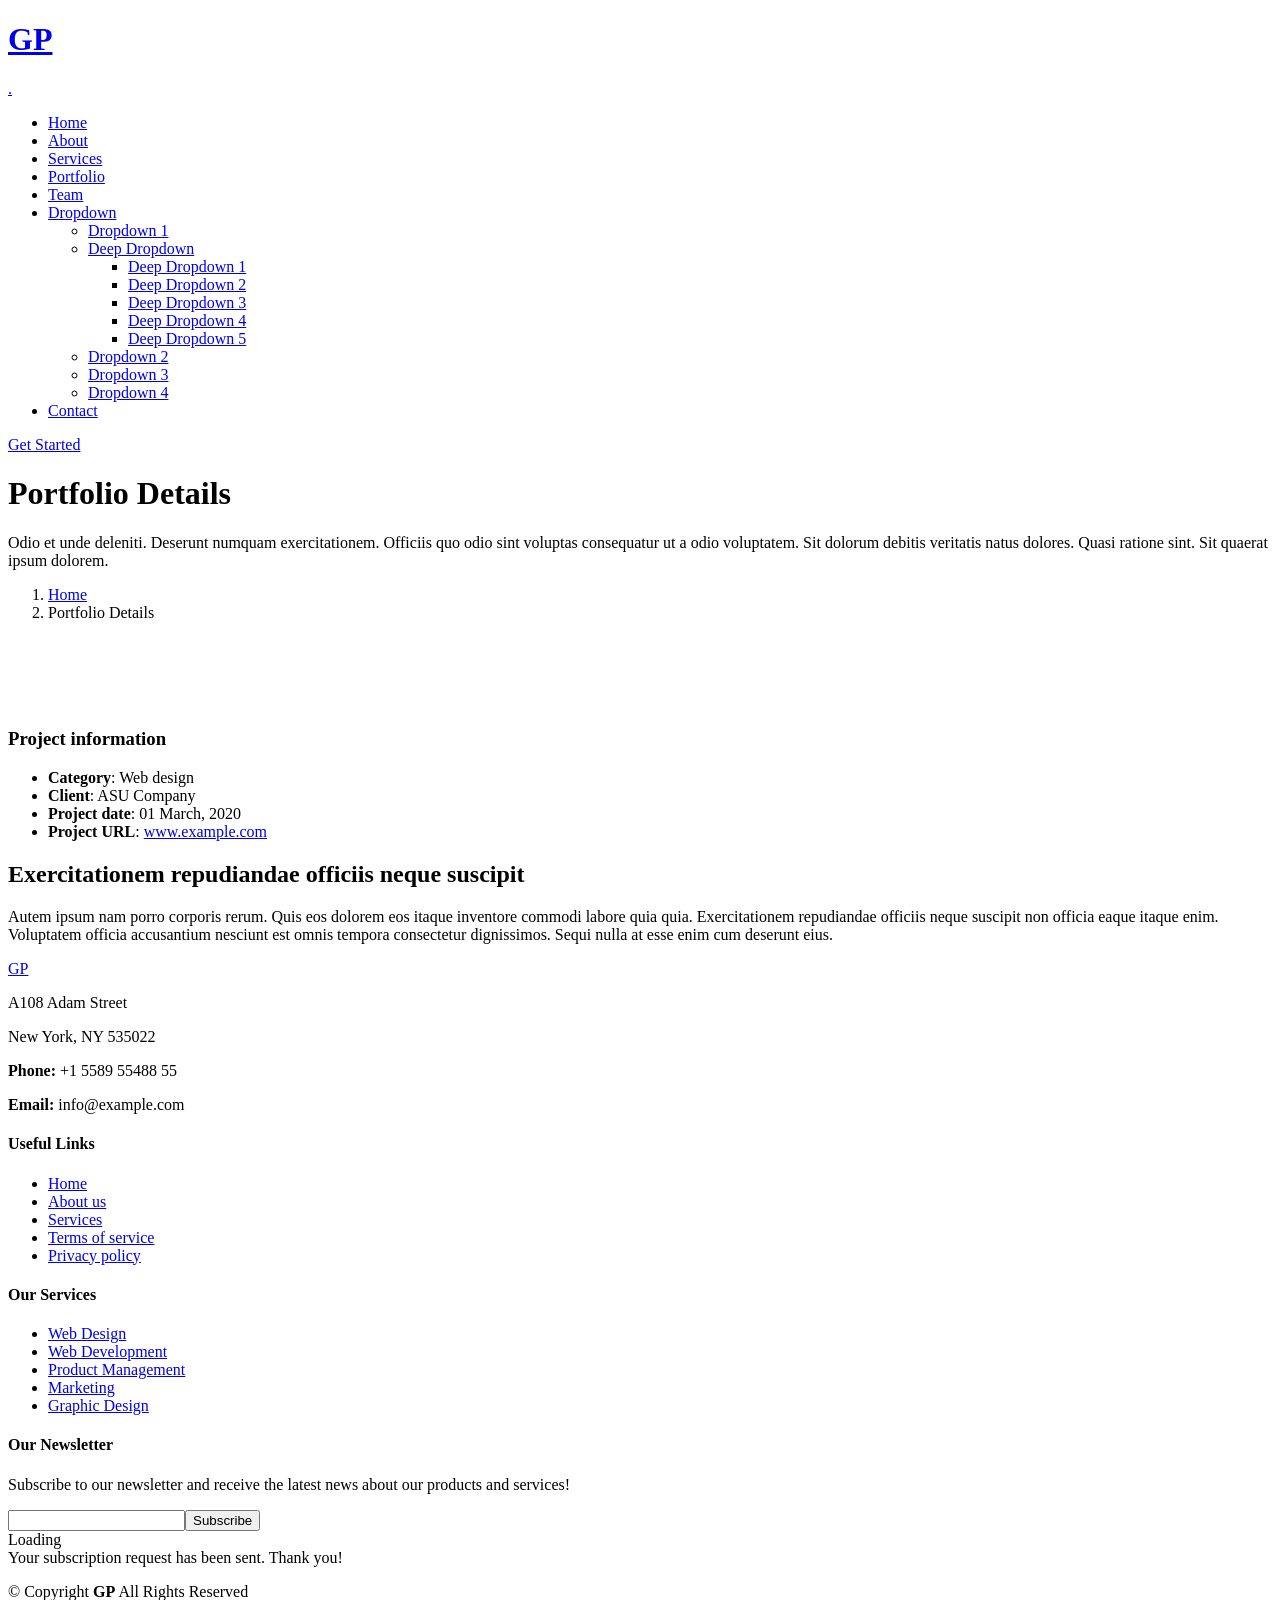
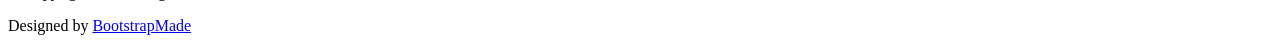
==== portfolio-details.html @ 45db6f11 "Adding initial files" ====
<!DOCTYPE html>
<html lang="en">

<head>
  <meta charset="utf-8">
  <meta content="width=device-width, initial-scale=1.0" name="viewport">
  <title>Portfolio Details - Gp Bootstrap Template</title>
  <meta name="description" content="">
  <meta name="keywords" content="">

  <!-- Favicons -->
  <link href="assets/img/favicon.png" rel="icon">
  <link href="assets/img/apple-touch-icon.png" rel="apple-touch-icon">

  <!-- Fonts -->
  <link href="https://fonts.googleapis.com" rel="preconnect">
  <link href="https://fonts.gstatic.com" rel="preconnect" crossorigin>
  <link href="https://fonts.googleapis.com/css2?family=Roboto:ital,wght@0,100;0,300;0,400;0,500;0,700;0,900;1,100;1,300;1,400;1,500;1,700;1,900&family=Poppins:ital,wght@0,100;0,200;0,300;0,400;0,500;0,600;0,700;0,800;0,900;1,100;1,200;1,300;1,400;1,500;1,600;1,700;1,800;1,900&family=Raleway:ital,wght@0,100;0,200;0,300;0,400;0,500;0,600;0,700;0,800;0,900;1,100;1,200;1,300;1,400;1,500;1,600;1,700;1,800;1,900&display=swap" rel="stylesheet">

  <!-- Vendor CSS Files -->
  <link href="assets/vendor/bootstrap/css/bootstrap.min.css" rel="stylesheet">
  <link href="assets/vendor/bootstrap-icons/bootstrap-icons.css" rel="stylesheet">
  <link href="assets/vendor/aos/aos.css" rel="stylesheet">
  <link href="assets/vendor/swiper/swiper-bundle.min.css" rel="stylesheet">
  <link href="assets/vendor/glightbox/css/glightbox.min.css" rel="stylesheet">

  <!-- Main CSS File -->
  <link href="assets/css/main.css" rel="stylesheet">


</head>

<body class="portfolio-details-page">

  <header id="header" class="header d-flex align-items-center position-relative">
    <div class="container-fluid container-xl position-relative d-flex align-items-center justify-content-between">

      <a href="index.html" class="logo d-flex align-items-center me-auto me-lg-0">
        <!-- Uncomment the line below if you also wish to use an image logo -->
        <!-- <img src="assets/img/logo.png" alt=""> -->
        <h1 class="sitename">GP</h1>
        <span>.</span>
      </a>

      <nav id="navmenu" class="navmenu">
        <ul>
          <li><a href="#hero">Home<br></a></li>
          <li><a href="#about">About</a></li>
          <li><a href="#services">Services</a></li>
          <li><a href="#portfolio">Portfolio</a></li>
          <li><a href="#team">Team</a></li>
          <li class="dropdown"><a href="#"><span>Dropdown</span> <i class="bi bi-chevron-down toggle-dropdown"></i></a>
            <ul>
              <li><a href="#">Dropdown 1</a></li>
              <li class="dropdown"><a href="#"><span>Deep Dropdown</span> <i class="bi bi-chevron-down toggle-dropdown"></i></a>
                <ul>
                  <li><a href="#">Deep Dropdown 1</a></li>
                  <li><a href="#">Deep Dropdown 2</a></li>
                  <li><a href="#">Deep Dropdown 3</a></li>
                  <li><a href="#">Deep Dropdown 4</a></li>
                  <li><a href="#">Deep Dropdown 5</a></li>
                </ul>
              </li>
              <li><a href="#">Dropdown 2</a></li>
              <li><a href="#">Dropdown 3</a></li>
              <li><a href="#">Dropdown 4</a></li>
            </ul>
          </li>
          <li><a href="#contact">Contact</a></li>
        </ul>
        <i class="mobile-nav-toggle d-xl-none bi bi-list"></i>
      </nav>

      <a class="btn-getstarted" href="index.html#about">Get Started</a>

    </div>
  </header>

  <main class="main">

    <!-- Page Title -->
    <div class="page-title" data-aos="fade">
      <div class="heading">
        <div class="container">
          <div class="row d-flex justify-content-center text-center">
            <div class="col-lg-8">
              <h1>Portfolio Details</h1>
              <p class="mb-0">Odio et unde deleniti. Deserunt numquam exercitationem. Officiis quo odio sint voluptas consequatur ut a odio voluptatem. Sit dolorum debitis veritatis natus dolores. Quasi ratione sint. Sit quaerat ipsum dolorem.</p>
            </div>
          </div>
        </div>
      </div>
      <nav class="breadcrumbs">
        <div class="container">
          <ol>
            <li><a href="index.html">Home</a></li>
            <li class="current">Portfolio Details</li>
          </ol>
        </div>
      </nav>
    </div><!-- End Page Title -->

    <!-- Portfolio Details Section -->
    <section id="portfolio-details" class="portfolio-details section">

      <div class="container" data-aos="fade-up" data-aos-delay="100">

        <div class="row gy-4">

          <div class="col-lg-8">
            <div class="portfolio-details-slider swiper init-swiper">

              <script type="application/json" class="swiper-config">
                {
                  "loop": true,
                  "speed": 600,
                  "autoplay": {
                    "delay": 5000
                  },
                  "slidesPerView": "auto",
                  "pagination": {
                    "el": ".swiper-pagination",
                    "type": "bullets",
                    "clickable": true
                  }
                }
              </script>

              <div class="swiper-wrapper align-items-center">

                <div class="swiper-slide">
                  <img src="assets/img/portfolio/app-1.jpg" alt="">
                </div>

                <div class="swiper-slide">
                  <img src="assets/img/portfolio/product-1.jpg" alt="">
                </div>

                <div class="swiper-slide">
                  <img src="assets/img/portfolio/branding-1.jpg" alt="">
                </div>

                <div class="swiper-slide">
                  <img src="assets/img/portfolio/books-1.jpg" alt="">
                </div>

              </div>
              <div class="swiper-pagination"></div>
            </div>
          </div>

          <div class="col-lg-4">
            <div class="portfolio-info" data-aos="fade-up" data-aos-delay="200">
              <h3>Project information</h3>
              <ul>
                <li><strong>Category</strong>: Web design</li>
                <li><strong>Client</strong>: ASU Company</li>
                <li><strong>Project date</strong>: 01 March, 2020</li>
                <li><strong>Project URL</strong>: <a href="#">www.example.com</a></li>
              </ul>
            </div>
            <div class="portfolio-description" data-aos="fade-up" data-aos-delay="300">
              <h2>Exercitationem repudiandae officiis neque suscipit</h2>
              <p>
                Autem ipsum nam porro corporis rerum. Quis eos dolorem eos itaque inventore commodi labore quia quia. Exercitationem repudiandae officiis neque suscipit non officia eaque itaque enim. Voluptatem officia accusantium nesciunt est omnis tempora consectetur dignissimos. Sequi nulla at esse enim cum deserunt eius.
              </p>
            </div>
          </div>

        </div>

      </div>

    </section><!-- /Portfolio Details Section -->

  </main>

  <footer id="footer" class="footer dark-background">

    <div class="footer-top">
      <div class="container">
        <div class="row gy-4">
          <div class="col-lg-4 col-md-6 footer-about">
            <a href="index.html" class="logo d-flex align-items-center">
              <span class="sitename">GP</span>
            </a>
            <div class="footer-contact pt-3">
              <p>A108 Adam Street</p>
              <p>New York, NY 535022</p>
              <p class="mt-3"><strong>Phone:</strong> <span>+1 5589 55488 55</span></p>
              <p><strong>Email:</strong> <span>info@example.com</span></p>
            </div>
            <div class="social-links d-flex mt-4">
              <a href=""><i class="bi bi-twitter-x"></i></a>
              <a href=""><i class="bi bi-facebook"></i></a>
              <a href=""><i class="bi bi-instagram"></i></a>
              <a href=""><i class="bi bi-linkedin"></i></a>
            </div>
          </div>

          <div class="col-lg-2 col-md-3 footer-links">
            <h4>Useful Links</h4>
            <ul>
              <li><i class="bi bi-chevron-right"></i> <a href="#"> Home</a></li>
              <li><i class="bi bi-chevron-right"></i> <a href="#"> About us</a></li>
              <li><i class="bi bi-chevron-right"></i> <a href="#"> Services</a></li>
              <li><i class="bi bi-chevron-right"></i> <a href="#"> Terms of service</a></li>
              <li><i class="bi bi-chevron-right"></i> <a href="#"> Privacy policy</a></li>
            </ul>
          </div>

          <div class="col-lg-2 col-md-3 footer-links">
            <h4>Our Services</h4>
            <ul>
              <li><i class="bi bi-chevron-right"></i> <a href="#"> Web Design</a></li>
              <li><i class="bi bi-chevron-right"></i> <a href="#"> Web Development</a></li>
              <li><i class="bi bi-chevron-right"></i> <a href="#"> Product Management</a></li>
              <li><i class="bi bi-chevron-right"></i> <a href="#"> Marketing</a></li>
              <li><i class="bi bi-chevron-right"></i> <a href="#"> Graphic Design</a></li>
            </ul>
          </div>

          <div class="col-lg-4 col-md-12 footer-newsletter">
            <h4>Our Newsletter</h4>
            <p>Subscribe to our newsletter and receive the latest news about our products and services!</p>
            <form action="forms/newsletter.php" method="post" class="php-email-form">
              <div class="newsletter-form"><input type="email" name="email"><input type="submit" value="Subscribe"></div>
              <div class="loading">Loading</div>
              <div class="error-message"></div>
              <div class="sent-message">Your subscription request has been sent. Thank you!</div>
            </form>
          </div>

        </div>
      </div>
    </div>

    <div class="copyright">
      <div class="container text-center">
        <p>© <span>Copyright</span> <strong class="px-1 sitename">GP</strong> <span>All Rights Reserved</span></p>
        <div class="credits">
          <!-- All the links in the footer should remain intact. -->
          <!-- You can delete the links only if you've purchased the pro version. -->
          <!-- Licensing information: https://bootstrapmade.com/license/ -->
          <!-- Purchase the pro version with working PHP/AJAX contact form: [buy-url] -->
          Designed by <a href="https://bootstrapmade.com/">BootstrapMade</a>
        </div>
      </div>
    </div>

  </footer>

  <!-- Scroll Top -->
  <a href="#" id="scroll-top" class="scroll-top d-flex align-items-center justify-content-center"><i class="bi bi-arrow-up-short"></i></a>

  <!-- Preloader -->
  <div id="preloader"></div>

  <!-- Vendor JS Files -->
  <script src="assets/vendor/bootstrap/js/bootstrap.bundle.min.js"></script>
  <script src="assets/vendor/php-email-form/validate.js"></script>
  <script src="assets/vendor/aos/aos.js"></script>
  <script src="assets/vendor/swiper/swiper-bundle.min.js"></script>
  <script src="assets/vendor/glightbox/js/glightbox.min.js"></script>
  <script src="assets/vendor/imagesloaded/imagesloaded.pkgd.min.js"></script>
  <script src="assets/vendor/isotope-layout/isotope.pkgd.min.js"></script>
  <script src="assets/vendor/purecounter/purecounter_vanilla.js"></script>

  <!-- Main JS File -->
  <script src="assets/js/main.js"></script>

</body>

</html>
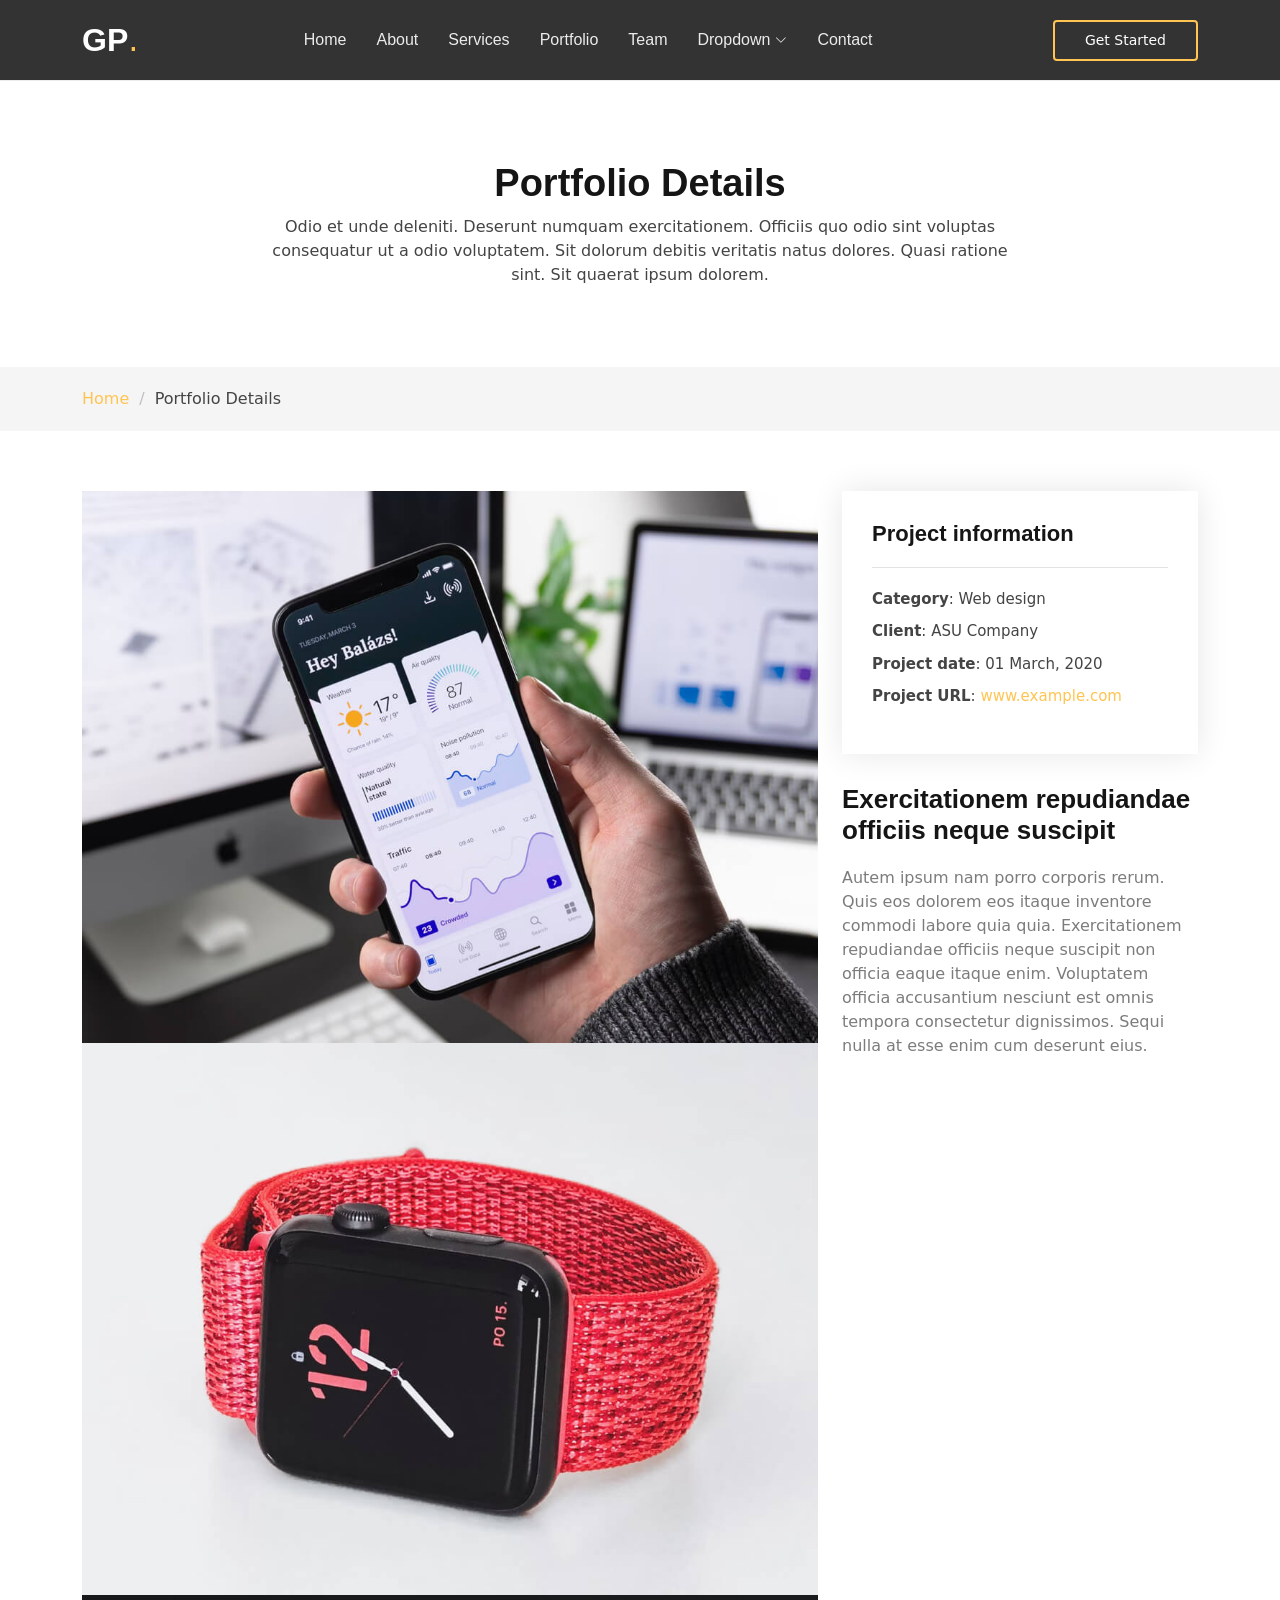
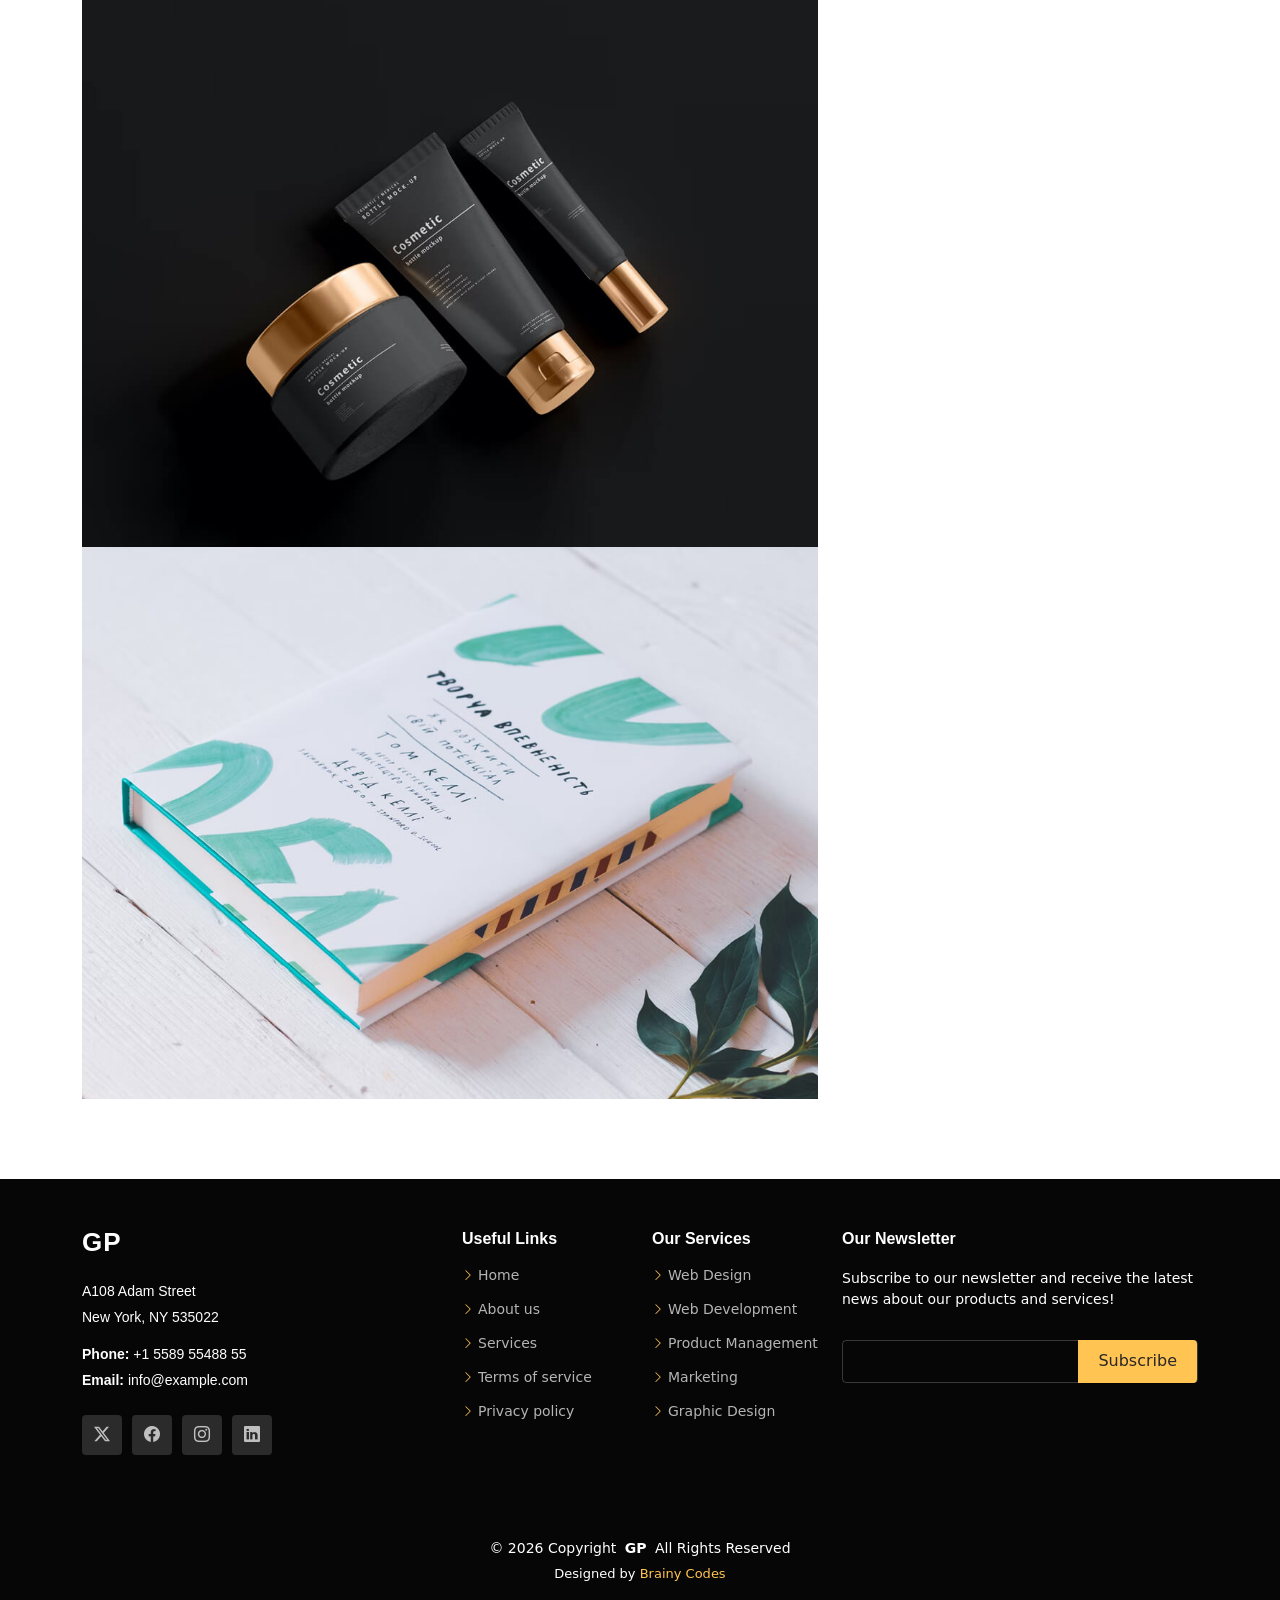
==== commit d64be54d: "Update portfolio-details.html" ====
--- a/portfolio-details.html
+++ b/portfolio-details.html
@@ -237,13 +237,9 @@
 
     <div class="copyright">
       <div class="container text-center">
-        <p>© <span>Copyright</span> <strong class="px-1 sitename">GP</strong> <span>All Rights Reserved</span></p>
+        <p>© <script>document.write(new Date().getFullYear())</script> <span> Copyright</span> <strong class="px-1 sitename">GP</strong> <span>All Rights Reserved</span></p>
         <div class="credits">
-          <!-- All the links in the footer should remain intact. -->
-          <!-- You can delete the links only if you've purchased the pro version. -->
-          <!-- Licensing information: https://bootstrapmade.com/license/ -->
-          <!-- Purchase the pro version with working PHP/AJAX contact form: [buy-url] -->
-          Designed by <a href="https://bootstrapmade.com/">BootstrapMade</a>
+          Designed by <a href="https://brainycodes.surge.sh">Brainy Codes</a>
         </div>
       </div>
     </div>
@@ -271,4 +267,4 @@
 
 </body>
 
-</html>+</html>
--- a/assets/css/main.css
+++ b/assets/css/main.css
@@ -0,0 +1,1707 @@
+
+/* Fonts */
+:root {
+  --default-font: "Roboto",  system-ui, -apple-system, "Segoe UI", Roboto, "Helvetica Neue", Arial, "Noto Sans", "Liberation Sans", sans-serif, "Apple Color Emoji", "Segoe UI Emoji", "Segoe UI Symbol", "Noto Color Emoji";
+  --heading-font: "Raleway",  sans-serif;
+  --nav-font: "Poppins",  sans-serif;
+}
+
+/* Global Colors - The following color variables are used throughout the website. Updating them here will change the color scheme of the entire website */
+:root { 
+  --background-color: #ffffff; /* Background color for the entire website, including individual sections */
+  --default-color: #444444; /* Default color used for the majority of the text content across the entire website */
+  --heading-color: #151515; /* Color for headings, subheadings and title throughout the website */
+  --accent-color: #ffc451; /* Accent color that represents your brand on the website. It's used for buttons, links, and other elements that need to stand out */
+  --surface-color: #ffffff; /* The surface color is used as a background of boxed elements within sections, such as cards, icon boxes, or other elements that require a visual separation from the global background. */
+  --contrast-color: #312f2f; /* Contrast color for text, ensuring readability against backgrounds of accent, heading, or default colors. */
+}
+
+/* Nav Menu Colors - The following color variables are used specifically for the navigation menu. They are separate from the global colors to allow for more customization options */
+:root {
+  --nav-color: rgba(255, 255, 255, 0.905);  /* The default color of the main navmenu links */
+  --nav-hover-color: #ffc451; /* Applied to main navmenu links when they are hovered over or active */
+  --nav-mobile-background-color: #ffffff; /* Used as the background color for mobile navigation menu */
+  --nav-dropdown-background-color: #ffffff; /* Used as the background color for dropdown items that appear when hovering over primary navigation items */
+  --nav-dropdown-color: #212529; /* Used for navigation links of the dropdown items in the navigation menu. */
+  --nav-dropdown-hover-color: #ffc451; /* Similar to --nav-hover-color, this color is applied to dropdown navigation links when they are hovered over. */
+}
+
+/* Color Presets - These classes override global colors when applied to any section or element, providing reuse of the sam color scheme. */
+
+.light-background {
+  --background-color: #f9f9f9;
+  --surface-color: #ffffff;
+}
+
+.dark-background {
+  --background-color: #060606;
+  --default-color: #ffffff;
+  --heading-color: #ffffff;
+  --surface-color: #252525;
+  --contrast-color: #2a2727;
+}
+
+/* Smooth scroll */
+:root {
+  scroll-behavior: smooth;
+}
+
+/*--------------------------------------------------------------
+# General Styling & Shared Classes
+--------------------------------------------------------------*/
+body {
+  color: var(--default-color);
+  background-color: var(--background-color);
+  font-family: var(--default-font);
+}
+
+a {
+  color: var(--accent-color);
+  text-decoration: none;
+  transition: 0.3s;
+}
+
+a:hover {
+  color: color-mix(in srgb, var(--accent-color), transparent 25%);
+  text-decoration: none;
+}
+
+h1,
+h2,
+h3,
+h4,
+h5,
+h6 {
+  color: var(--heading-color);
+  font-family: var(--heading-font);
+}
+
+/* PHP Email Form Messages
+------------------------------*/
+.php-email-form .error-message {
+  display: none;
+  background: #df1529;
+  color: #ffffff;
+  text-align: left;
+  padding: 15px;
+  margin-bottom: 24px;
+  font-weight: 600;
+}
+
+.php-email-form .sent-message {
+  display: none;
+  color: #ffffff;
+  background: #059652;
+  text-align: center;
+  padding: 15px;
+  margin-bottom: 24px;
+  font-weight: 600;
+}
+
+.php-email-form .loading {
+  display: none;
+  background: var(--surface-color);
+  text-align: center;
+  padding: 15px;
+  margin-bottom: 24px;
+}
+
+.php-email-form .loading:before {
+  content: "";
+  display: inline-block;
+  border-radius: 50%;
+  width: 24px;
+  height: 24px;
+  margin: 0 10px -6px 0;
+  border: 3px solid var(--accent-color);
+  border-top-color: var(--surface-color);
+  animation: php-email-form-loading 1s linear infinite;
+}
+
+@keyframes php-email-form-loading {
+  0% {
+    transform: rotate(0deg);
+  }
+
+  100% {
+    transform: rotate(360deg);
+  }
+}
+
+/*--------------------------------------------------------------
+# Global Header
+--------------------------------------------------------------*/
+.header {
+  --background-color: rgba(0, 0, 0, 0.8);
+  --heading-color: #ffffff;
+  --contrast-color: #ffffff;
+  color: var(--default-color);
+  background-color: var(--background-color);
+  padding: 10px 0;
+  transition: all 0.5s;
+  z-index: 997;
+}
+
+.header .logo {
+  line-height: 1;
+}
+
+.header .logo img {
+  max-height: 36px;
+  margin-right: 8px;
+}
+
+.header .logo h1 {
+  font-size: 32px;
+  margin: 0;
+  font-weight: 700;
+  color: var(--heading-color);
+}
+
+.header .logo span {
+  color: var(--accent-color);
+  font-size: 32px;
+}
+
+.header .btn-getstarted,
+.header .btn-getstarted:focus {
+  color: var(--contrast-color);
+  font-size: 14px;
+  padding: 8px 30px;
+  margin: 0 0 0 30px;
+  border-radius: 4px;
+  transition: 0.3s;
+  border: 2px solid var(--accent-color);
+}
+
+.header .btn-getstarted:hover,
+.header .btn-getstarted:focus:hover {
+  color: var(--default-color);
+  background: var(--accent-color);
+}
+
+@media (max-width: 1200px) {
+  .header .logo {
+    order: 1;
+  }
+
+  .header .btn-getstarted {
+    order: 2;
+    margin: 0 15px 0 0;
+    padding: 6px 15px;
+  }
+
+  .header .navmenu {
+    order: 3;
+  }
+}
+
+.scrolled .header {
+  box-shadow: 0px 0 18px rgba(0, 0, 0, 0.1);
+}
+
+/* Index Page Header
+------------------------------*/
+.index-page .header {
+  --background-color: rgba(0, 0, 0, 0);
+}
+
+/* Index Page Header on Scroll
+------------------------------*/
+.index-page.scrolled .header {
+  --background-color: rgba(0, 0, 0, 0.8);
+}
+
+/*--------------------------------------------------------------
+# Navigation Menu
+--------------------------------------------------------------*/
+/* Navmenu - Desktop */
+@media (min-width: 1200px) {
+  .navmenu {
+    padding: 0;
+  }
+
+  .navmenu ul {
+    margin: 0;
+    padding: 0;
+    display: flex;
+    list-style: none;
+    align-items: center;
+  }
+
+  .navmenu li {
+    position: relative;
+  }
+
+  .navmenu a,
+  .navmenu a:focus {
+    color: var(--nav-color);
+    padding: 18px 15px;
+    font-size: 16px;
+    font-family: var(--nav-font);
+    font-weight: 400;
+    display: flex;
+    align-items: center;
+    justify-content: space-between;
+    white-space: nowrap;
+    transition: 0.3s;
+  }
+
+  .navmenu a i,
+  .navmenu a:focus i {
+    font-size: 12px;
+    line-height: 0;
+    margin-left: 5px;
+    transition: 0.3s;
+  }
+
+  .navmenu li:last-child a {
+    padding-right: 0;
+  }
+
+  .navmenu li:hover>a,
+  .navmenu .active,
+  .navmenu .active:focus {
+    color: var(--nav-hover-color);
+  }
+
+  .navmenu .dropdown ul {
+    margin: 0;
+    padding: 10px 0;
+    background: var(--nav-dropdown-background-color);
+    display: block;
+    position: absolute;
+    visibility: hidden;
+    left: 14px;
+    top: 130%;
+    opacity: 0;
+    transition: 0.3s;
+    border-radius: 0;
+    z-index: 99;
+    box-shadow: 0px 0px 30px rgba(0, 0, 0, 0.1);
+  }
+
+  .navmenu .dropdown ul li {
+    min-width: 200px;
+  }
+
+  .navmenu .dropdown ul a {
+    padding: 10px 20px;
+    font-size: 15px;
+    text-transform: none;
+    color: var(--nav-dropdown-color);
+  }
+
+  .navmenu .dropdown ul a i {
+    font-size: 12px;
+  }
+
+  .navmenu .dropdown ul a:hover,
+  .navmenu .dropdown ul .active:hover,
+  .navmenu .dropdown ul li:hover>a {
+    background-color: var(--nav-dropdown-hover-color);
+  }
+
+  .navmenu .dropdown:hover>ul {
+    opacity: 1;
+    top: 100%;
+    visibility: visible;
+  }
+
+  .navmenu .dropdown .dropdown ul {
+    top: 0;
+    left: -90%;
+    visibility: hidden;
+  }
+
+  .navmenu .dropdown .dropdown:hover>ul {
+    opacity: 1;
+    top: 0;
+    left: -100%;
+    visibility: visible;
+  }
+}
+
+/* Navmenu - Mobile */
+@media (max-width: 1199px) {
+  .mobile-nav-toggle {
+    color: var(--nav-color);
+    font-size: 28px;
+    line-height: 0;
+    margin-right: 10px;
+    cursor: pointer;
+    transition: color 0.3s;
+  }
+
+  .navmenu {
+    padding: 0;
+    z-index: 9997;
+  }
+
+  .navmenu ul {
+    display: none;
+    list-style: none;
+    position: absolute;
+    inset: 60px 20px 20px 20px;
+    padding: 10px 0;
+    margin: 0;
+    border-radius: 6px;
+    background-color: var(--nav-mobile-background-color);
+    overflow-y: auto;
+    transition: 0.3s;
+    z-index: 9998;
+    box-shadow: 0px 0px 30px rgba(0, 0, 0, 0.1);
+  }
+
+  .navmenu a,
+  .navmenu a:focus {
+    color: var(--nav-dropdown-color);
+    padding: 10px 20px;
+    font-family: var(--nav-font);
+    font-size: 17px;
+    font-weight: 500;
+    display: flex;
+    align-items: center;
+    justify-content: space-between;
+    white-space: nowrap;
+    transition: 0.3s;
+  }
+
+  .navmenu a i,
+  .navmenu a:focus i {
+    font-size: 12px;
+    line-height: 0;
+    margin-left: 5px;
+    width: 30px;
+    height: 30px;
+    display: flex;
+    align-items: center;
+    justify-content: center;
+    border-radius: 50%;
+    transition: 0.3s;
+    background-color: color-mix(in srgb, var(--accent-color), white 90%);
+  }
+
+  .navmenu a i:hover,
+  .navmenu a:focus i:hover {
+    background-color: color-mix(in srgb, var(--accent-color), white 90%);
+  }
+
+  .navmenu a:hover,
+  .navmenu .active,
+  .navmenu .active:focus {
+    background-color: var(--nav-dropdown-hover-color);
+  }
+
+  .navmenu .active i,
+  .navmenu .active:focus i {
+    transform: rotate(180deg);
+  }
+
+  .navmenu .dropdown ul {
+    position: static;
+    display: none;
+    z-index: 99;
+    padding: 10px 0;
+    margin: 10px 20px;
+    background-color: var(--nav-dropdown-background-color);
+    border: 1px solid color-mix(in srgb, var(--default-color), transparent 90%);
+    box-shadow: none;
+    transition: all 0.5s ease-in-out;
+  }
+
+  .navmenu .dropdown ul ul {
+    background-color: rgba(33, 37, 41, 0.1);
+  }
+
+  .navmenu .dropdown>.dropdown-active {
+    display: block;
+    background-color: rgba(33, 37, 41, 0.03);
+  }
+
+  .mobile-nav-active {
+    overflow: hidden;
+  }
+
+  .mobile-nav-active .mobile-nav-toggle {
+    color: #fff;
+    position: absolute;
+    font-size: 32px;
+    top: 15px;
+    right: 15px;
+    margin-right: 0;
+    z-index: 9999;
+  }
+
+  .mobile-nav-active .navmenu {
+    position: fixed;
+    overflow: hidden;
+    inset: 0;
+    background: rgba(33, 37, 41, 0.8);
+    transition: 0.3s;
+  }
+
+  .mobile-nav-active .navmenu>ul {
+    display: block;
+  }
+}
+
+/*--------------------------------------------------------------
+# Global Footer
+--------------------------------------------------------------*/
+.footer {
+  color: var(--default-color);
+  background-color: var(--background-color);
+  font-size: 14px;
+  position: relative;
+}
+
+.footer .footer-top {
+  padding: 50px 0;
+  background-color: color-mix(in srgb, var(--footer-background-color) 90%, white 10%);
+}
+
+.footer .footer-about .logo {
+  line-height: 1;
+  margin-bottom: 10px;
+}
+
+.footer .footer-about .logo img {
+  max-height: 40px;
+  margin-right: 6px;
+}
+
+.footer .footer-about .logo span {
+  font-size: 26px;
+  font-weight: 700;
+  letter-spacing: 1px;
+  font-family: var(--heading-font);
+  color: var(--heading-color);
+}
+
+.footer .footer-about p {
+  font-size: 14px;
+  font-family: var(--heading-font);
+}
+
+.footer .social-links a {
+  color: color-mix(in srgb, var(--default-color), transparent 30%);
+  background-color: color-mix(in srgb, var(--default-color) 5%, white 10%);
+  display: flex;
+  align-items: center;
+  justify-content: center;
+  width: 40px;
+  height: 40px;
+  border-radius: 4px;
+  font-size: 16px;
+  margin-right: 10px;
+  transition: 0.3s;
+}
+
+.footer .social-links a:hover {
+  color: var(--contrast-color);
+  background-color: var(--accent-color);
+}
+
+.footer h4 {
+  font-size: 16px;
+  font-weight: bold;
+  position: relative;
+  padding-bottom: 12px;
+}
+
+.footer .footer-links {
+  margin-bottom: 30px;
+}
+
+.footer .footer-links ul {
+  list-style: none;
+  padding: 0;
+  margin: 0;
+}
+
+.footer .footer-links ul i {
+  margin-right: 4px;
+  font-size: 12px;
+  line-height: 0;
+  color: var(--accent-color);
+}
+
+.footer .footer-links ul li {
+  padding: 10px 0;
+  display: flex;
+  align-items: center;
+}
+
+.footer .footer-links ul li:first-child {
+  padding-top: 0;
+}
+
+.footer .footer-links ul a {
+  color: color-mix(in srgb, var(--default-color), transparent 30%);
+  display: inline-block;
+  line-height: 1;
+}
+
+.footer .footer-links ul a:hover {
+  color: var(--accent-color);
+}
+
+.footer .footer-contact p {
+  margin-bottom: 5px;
+}
+
+.footer .footer-newsletter .newsletter-form {
+  margin-top: 30px;
+  margin-bottom: 15px;
+  padding: 6px 8px;
+  position: relative;
+  border-radius: 4px;
+  border: 1px solid color-mix(in srgb, var(--default-color), transparent 80%);
+  display: flex;
+  background-color: color-mix(in srgb, var(--footer-background-color) 90%, white 15%);
+  transition: 0.3s;
+}
+
+.footer .footer-newsletter .newsletter-form:focus-within {
+  border-color: var(--accent-color);
+}
+
+.footer .footer-newsletter .newsletter-form input[type=email] {
+  border: 0;
+  padding: 4px;
+  width: 100%;
+  background-color: color-mix(in srgb, var(--footer-background-color) 90%, white 15%);
+  color: var(--default-color);
+}
+
+.footer .footer-newsletter .newsletter-form input[type=email]:focus-visible {
+  outline: none;
+}
+
+.footer .footer-newsletter .newsletter-form input[type=submit] {
+  border: 0;
+  font-size: 16px;
+  padding: 0 20px;
+  margin: -7px -8px -7px 0;
+  background: var(--accent-color);
+  color: var(--contrast-color);
+  transition: 0.3s;
+  border-radius: 0 4px 4px 0;
+}
+
+.footer .footer-newsletter .newsletter-form input[type=submit]:hover {
+  background: color-mix(in srgb, var(--accent-color), transparent 20%);
+}
+
+.footer .copyright {
+  padding: 30px 0;
+}
+
+.footer .copyright p {
+  margin-bottom: 0;
+}
+
+.footer .credits {
+  margin-top: 5px;
+  font-size: 13px;
+}
+
+/*--------------------------------------------------------------
+# Preloader
+--------------------------------------------------------------*/
+#preloader {
+  position: fixed;
+  inset: 0;
+  z-index: 999999;
+  overflow: hidden;
+  background: #000;
+  transition: all 0.6s ease-out;
+}
+
+#preloader:before {
+  content: "";
+  position: fixed;
+  top: calc(50% - 30px);
+  left: calc(50% - 30px);
+  border: 6px solid #ffffff;
+  border-color: var(--accent-color) transparent var(--accent-color) transparent;
+  border-radius: 50%;
+  width: 60px;
+  height: 60px;
+  animation: animate-preloader 1.5s linear infinite;
+}
+
+@keyframes animate-preloader {
+  0% {
+    transform: rotate(0deg);
+  }
+
+  100% {
+    transform: rotate(360deg);
+  }
+}
+
+/*--------------------------------------------------------------
+# Scroll Top Button
+--------------------------------------------------------------*/
+.scroll-top {
+  position: fixed;
+  visibility: hidden;
+  opacity: 0;
+  right: 15px;
+  bottom: 15px;
+  z-index: 99999;
+  background-color: var(--accent-color);
+  width: 40px;
+  height: 40px;
+  border-radius: 4px;
+  transition: all 0.4s;
+}
+
+.scroll-top i {
+  font-size: 24px;
+  color: var(--contrast-color);
+  line-height: 0;
+}
+
+.scroll-top:hover {
+  background-color: color-mix(in srgb, var(--accent-color), transparent 20%);
+  color: var(--contrast-color);
+}
+
+.scroll-top.active {
+  visibility: visible;
+  opacity: 1;
+}
+
+/*--------------------------------------------------------------
+# Disable aos animation delay on mobile devices
+--------------------------------------------------------------*/
+@media screen and (max-width: 768px) {
+  [data-aos-delay] {
+    transition-delay: 0 !important;
+  }
+}
+
+/*--------------------------------------------------------------
+# Global Page Titles & Breadcrumbs
+--------------------------------------------------------------*/
+.page-title {
+  color: var(--default-color);
+  background-color: var(--background-color);
+  position: relative;
+}
+
+.page-title .heading {
+  padding: 80px 0;
+  border-top: 1px solid color-mix(in srgb, var(--default-color), transparent 90%);
+}
+
+.page-title .heading h1 {
+  font-size: 38px;
+  font-weight: 700;
+}
+
+.page-title nav {
+  background-color: color-mix(in srgb, var(--default-color), transparent 95%);
+  padding: 20px 0;
+}
+
+.page-title nav ol {
+  display: flex;
+  flex-wrap: wrap;
+  list-style: none;
+  margin: 0;
+  padding: 0;
+  font-size: 16px;
+  font-weight: 400;
+}
+
+.page-title nav ol li+li {
+  padding-left: 10px;
+}
+
+.page-title nav ol li+li::before {
+  content: "/";
+  display: inline-block;
+  padding-right: 10px;
+  color: color-mix(in srgb, var(--default-color), transparent 70%);
+}
+
+/*--------------------------------------------------------------
+# Global Sections
+--------------------------------------------------------------*/
+section,
+.section {
+  color: var(--default-color);
+  background-color: var(--background-color);
+  padding: 60px 0;
+  scroll-margin-top: 80px;
+  overflow: clip;
+}
+
+@media (max-width: 1199px) {
+
+  section,
+  .section {
+    scroll-margin-top: 58px;
+  }
+}
+
+/*--------------------------------------------------------------
+# Global Section Titles
+--------------------------------------------------------------*/
+.section-title {
+  padding-bottom: 60px;
+  position: relative;
+}
+
+.section-title h2 {
+  font-size: 14px;
+  font-weight: 500;
+  padding: 0;
+  line-height: 1px;
+  margin: 0;
+  letter-spacing: 1.5px;
+  text-transform: uppercase;
+  color: color-mix(in srgb, var(--default-color), transparent 50%);
+  position: relative;
+}
+
+.section-title h2::after {
+  content: "";
+  width: 120px;
+  height: 1px;
+  display: inline-block;
+  background: var(--accent-color);
+  margin: 4px 10px;
+}
+
+.section-title p {
+  color: var(--heading-color);
+  margin: 0;
+  font-size: 36px;
+  font-weight: 700;
+  text-transform: uppercase;
+}
+
+/*--------------------------------------------------------------
+# Hero Section
+--------------------------------------------------------------*/
+.hero {
+  width: 100%;
+  min-height: 100vh;
+  position: relative;
+  padding: 120px 0 80px 0;
+  display: flex;
+  align-items: center;
+  justify-content: center;
+}
+
+.hero img {
+  position: absolute;
+  inset: 0;
+  display: block;
+  width: 100%;
+  height: 100%;
+  object-fit: cover;
+  z-index: 1;
+}
+
+.hero:before {
+  content: "";
+  background: color-mix(in srgb, var(--background-color), transparent 30%);
+  position: absolute;
+  inset: 0;
+  z-index: 2;
+}
+
+.hero .container {
+  position: relative;
+  z-index: 3;
+}
+
+.hero h2 {
+  margin: 0;
+  font-size: 56px;
+  font-weight: 700;
+  font-family: var(--nav-font);
+}
+
+.hero h2 span {
+  color: var(--accent-color);
+}
+
+.hero p {
+  margin: 10px 0 0 0;
+  font-size: 24px;
+  color: color-mix(in srgb, var(--default-color), transparent 30%);
+}
+
+.hero .icon-box {
+  padding: 30px 20px;
+  transition: ease-in-out 0.3s;
+  border: 1px solid color-mix(in srgb, var(--default-color), transparent 70%);
+  height: 100%;
+  text-align: center;
+  display: flex;
+  flex-direction: column;
+  align-items: center;
+  justify-content: center;
+}
+
+.hero .icon-box i {
+  font-size: 32px;
+  line-height: 1;
+  color: var(--accent-color);
+}
+
+.hero .icon-box h3 {
+  font-weight: 700;
+  margin: 10px 0 0 0;
+  padding: 0;
+  line-height: 1;
+  font-size: 20px;
+  line-height: 26px;
+}
+
+.hero .icon-box h3 a {
+  color: color-mix(in srgb, var(--default-color), transparent 20%);
+  transition: ease-in-out 0.3s;
+}
+
+.hero .icon-box:hover {
+  border-color: var(--accent-color);
+}
+
+.hero .icon-box:hover h3 a {
+  color: var(--accent-color);
+}
+
+@media (max-width: 768px) {
+  .hero h2 {
+    font-size: 32px;
+  }
+
+  .hero p {
+    font-size: 18px;
+  }
+}
+
+/*--------------------------------------------------------------
+# About Section
+--------------------------------------------------------------*/
+.about .content h3 {
+  font-size: 1.75rem;
+  font-weight: 700;
+}
+
+.about .content .fst-italic {
+  color: color-mix(in srgb, var(--default-color), var(--contrast-color) 50%);
+}
+
+.about .content ul {
+  list-style: none;
+  padding: 0;
+}
+
+.about .content ul li {
+  padding: 10px 0 0 0;
+  display: flex;
+}
+
+.about .content ul i {
+  color: var(--accent-color);
+  margin-right: 0.5rem;
+  line-height: 1.2;
+  font-size: 1.25rem;
+}
+
+.about .content p:last-child {
+  margin-bottom: 0;
+}
+
+/*--------------------------------------------------------------
+# Clients Section
+--------------------------------------------------------------*/
+.clients .swiper-slide img {
+  opacity: 0.5;
+  transition: 0.3s;
+  filter: grayscale(100);
+}
+
+.clients .swiper-slide img:hover {
+  filter: none;
+  opacity: 1;
+}
+
+.clients .swiper-wrapper {
+  height: auto;
+}
+
+.clients .swiper-pagination {
+  margin-top: 20px;
+  position: relative;
+}
+
+.clients .swiper-pagination .swiper-pagination-bullet {
+  width: 12px;
+  height: 12px;
+  opacity: 1;
+  background-color: color-mix(in srgb, var(--default-color), transparent 80%);
+}
+
+.clients .swiper-pagination .swiper-pagination-bullet-active {
+  background-color: var(--accent-color);
+}
+
+/*--------------------------------------------------------------
+# Features Section
+--------------------------------------------------------------*/
+.features .features-image {
+  position: relative;
+  min-height: 400px;
+}
+
+.features .features-image img {
+  position: absolute;
+  inset: 0;
+  display: block;
+  width: 100%;
+  height: 100%;
+  object-fit: cover;
+  z-index: 1;
+}
+
+.features .features-item h4 {
+  font-size: 20px;
+  font-weight: 700;
+  margin: 0 0 5px 0;
+}
+
+.features .features-item i {
+  font-size: 48px;
+  color: var(--accent-color);
+  margin-right: 20px;
+  line-height: 0;
+}
+
+.features .features-item p {
+  font-size: 15px;
+  color: color-mix(in srgb, var(--default-color), transparent 20%);
+  margin: 0;
+}
+
+/*--------------------------------------------------------------
+# Services Section
+--------------------------------------------------------------*/
+.services .service-item {
+  background-color: var(--surface-color);
+  text-align: center;
+  border: 1px solid color-mix(in srgb, var(--default-color), transparent 85%);
+  padding: 80px 20px;
+  height: 100%;
+  transition: all ease-in-out 0.3s;
+}
+
+.services .service-item .icon {
+  background: var(--accent-color);
+  color: var(--contrast-color);
+  margin: 0 auto;
+  width: 64px;
+  height: 64px;
+  border-radius: 4px;
+  display: flex;
+  align-items: center;
+  justify-content: center;
+  margin-bottom: 20px;
+  transition: 0.3s;
+}
+
+.services .service-item .icon i {
+  font-size: 28px;
+  transition: ease-in-out 0.3s;
+}
+
+.services .service-item h3 {
+  font-weight: 700;
+  margin: 10px 0 15px 0;
+  font-size: 22px;
+  transition: 0.3s;
+}
+
+.services .service-item p {
+  line-height: 24px;
+  font-size: 14px;
+  margin-bottom: 0;
+}
+
+.services .service-item:hover {
+  box-shadow: 0px 0 25px 0 rgba(0, 0, 0, 0.1);
+  transform: translateY(-10px);
+}
+
+/*--------------------------------------------------------------
+# Call To Action Section
+--------------------------------------------------------------*/
+.call-to-action {
+  padding: 80px 0;
+  position: relative;
+  clip-path: inset(0);
+}
+
+.call-to-action img {
+  position: fixed;
+  top: 0;
+  left: 0;
+  display: block;
+  width: 100%;
+  height: 100%;
+  object-fit: cover;
+  z-index: 1;
+}
+
+.call-to-action:before {
+  content: "";
+  background: color-mix(in srgb, var(--background-color), transparent 50%);
+  position: absolute;
+  inset: 0;
+  z-index: 2;
+}
+
+.call-to-action .container {
+  position: relative;
+  z-index: 3;
+}
+
+.call-to-action h3 {
+  font-size: 28px;
+  font-weight: 700;
+  color: var(--default-color);
+}
+
+.call-to-action p {
+  color: var(--default-color);
+}
+
+.call-to-action .cta-btn {
+  font-family: var(--heading-font);
+  font-weight: 500;
+  font-size: 16px;
+  letter-spacing: 1px;
+  display: inline-block;
+  padding: 12px 40px;
+  border-radius: 5px;
+  transition: 0.5s;
+  margin: 10px;
+  border: 2px solid var(--default-color);
+  color: var(--default-color);
+}
+
+.call-to-action .cta-btn:hover {
+  background: var(--accent-color);
+  color: var(--background-color);
+  border: 2px solid var(--accent-color);
+}
+
+/*--------------------------------------------------------------
+# Portfolio Section
+--------------------------------------------------------------*/
+.portfolio .portfolio-filters {
+  padding: 0;
+  margin: 0 auto 20px auto;
+  list-style: none;
+  text-align: center;
+}
+
+.portfolio .portfolio-filters li {
+  cursor: pointer;
+  display: inline-block;
+  padding: 8px 20px 10px 20px;
+  margin: 0;
+  font-size: 15px;
+  font-weight: 500;
+  line-height: 1;
+  margin-bottom: 5px;
+  border-radius: 4px;
+  transition: all 0.3s ease-in-out;
+  font-family: var(--heading-font);
+}
+
+.portfolio .portfolio-filters li:hover,
+.portfolio .portfolio-filters li.filter-active {
+  color: var(--contrast-color);
+  background-color: var(--accent-color);
+}
+
+.portfolio .portfolio-filters li:first-child {
+  margin-left: 0;
+}
+
+.portfolio .portfolio-filters li:last-child {
+  margin-right: 0;
+}
+
+@media (max-width: 575px) {
+  .portfolio .portfolio-filters li {
+    font-size: 14px;
+    margin: 0 0 10px 0;
+  }
+}
+
+.portfolio .portfolio-item {
+  position: relative;
+  overflow: hidden;
+}
+
+.portfolio .portfolio-item .portfolio-info {
+  opacity: 0;
+  position: absolute;
+  left: 12px;
+  right: 12px;
+  bottom: -100%;
+  z-index: 3;
+  transition: all ease-in-out 0.5s;
+  background: color-mix(in srgb, var(--background-color), transparent 10%);
+  padding: 15px;
+}
+
+.portfolio .portfolio-item .portfolio-info h4 {
+  font-size: 18px;
+  font-weight: 600;
+  padding-right: 50px;
+}
+
+.portfolio .portfolio-item .portfolio-info p {
+  color: color-mix(in srgb, var(--default-color), transparent 30%);
+  font-size: 14px;
+  margin-bottom: 0;
+  padding-right: 50px;
+}
+
+.portfolio .portfolio-item .portfolio-info .preview-link,
+.portfolio .portfolio-item .portfolio-info .details-link {
+  position: absolute;
+  right: 50px;
+  font-size: 24px;
+  top: calc(50% - 14px);
+  color: color-mix(in srgb, var(--default-color), transparent 30%);
+  transition: 0.3s;
+  line-height: 0;
+}
+
+.portfolio .portfolio-item .portfolio-info .preview-link:hover,
+.portfolio .portfolio-item .portfolio-info .details-link:hover {
+  color: var(--accent-color);
+}
+
+.portfolio .portfolio-item .portfolio-info .details-link {
+  right: 14px;
+  font-size: 28px;
+}
+
+.portfolio .portfolio-item:hover .portfolio-info {
+  opacity: 1;
+  bottom: 0;
+}
+
+/*--------------------------------------------------------------
+# Stats Section
+--------------------------------------------------------------*/
+.stats .stats-item {
+  padding: 10px;
+}
+
+.stats .stats-item i {
+  font-size: 44px;
+  color: var(--accent-color);
+  line-height: 0;
+  margin-right: 15px;
+}
+
+.stats .stats-item .purecounter {
+  color: var(--heading-color);
+  font-size: 40px;
+  display: block;
+  font-weight: 700;
+  line-height: 40px;
+}
+
+.stats .stats-item p {
+  color: color-mix(in srgb, var(--default-color), transparent 40%);
+  padding: 15px 0 0 0;
+  margin: 0;
+  font-family: var(--heading-font);
+  font-size: 14px;
+}
+
+/*--------------------------------------------------------------
+# Testimonials Section
+--------------------------------------------------------------*/
+.testimonials {
+  padding: 80px 0;
+  position: relative;
+}
+
+.testimonials:before {
+  content: "";
+  background: color-mix(in srgb, var(--background-color), transparent 30%);
+  position: absolute;
+  inset: 0;
+  z-index: 2;
+}
+
+.testimonials .testimonials-bg {
+  position: absolute;
+  inset: 0;
+  display: block;
+  width: 100%;
+  height: 100%;
+  object-fit: cover;
+  z-index: 1;
+}
+
+.testimonials .container {
+  position: relative;
+  z-index: 3;
+}
+
+.testimonials .testimonials-carousel,
+.testimonials .testimonials-slider {
+  overflow: hidden;
+}
+
+.testimonials .testimonial-item {
+  text-align: center;
+}
+
+.testimonials .testimonial-item .testimonial-img {
+  width: 100px;
+  border-radius: 50%;
+  border: 6px solid color-mix(in srgb, var(--default-color), transparent 85%);
+  margin: 0 auto;
+}
+
+.testimonials .testimonial-item h3 {
+  font-size: 20px;
+  font-weight: bold;
+  margin: 10px 0 5px 0;
+}
+
+.testimonials .testimonial-item h4 {
+  font-size: 14px;
+  margin: 0 0 15px 0;
+  color: color-mix(in srgb, var(--default-color), transparent 40%);
+}
+
+.testimonials .testimonial-item .stars {
+  margin-bottom: 15px;
+}
+
+.testimonials .testimonial-item .stars i {
+  color: #ffc107;
+  margin: 0 1px;
+}
+
+.testimonials .testimonial-item .quote-icon-left,
+.testimonials .testimonial-item .quote-icon-right {
+  color: color-mix(in srgb, var(--default-color), transparent 40%);
+  font-size: 26px;
+  line-height: 0;
+}
+
+.testimonials .testimonial-item .quote-icon-left {
+  display: inline-block;
+  left: -5px;
+  position: relative;
+}
+
+.testimonials .testimonial-item .quote-icon-right {
+  display: inline-block;
+  right: -5px;
+  position: relative;
+  top: 10px;
+  transform: scale(-1, -1);
+}
+
+.testimonials .testimonial-item p {
+  font-style: italic;
+  margin: 0 auto 15px auto;
+}
+
+.testimonials .swiper-wrapper {
+  height: auto;
+}
+
+.testimonials .swiper-pagination {
+  margin-top: 20px;
+  position: relative;
+}
+
+.testimonials .swiper-pagination .swiper-pagination-bullet {
+  width: 12px;
+  height: 12px;
+  background-color: color-mix(in srgb, var(--default-color), transparent 50%);
+  opacity: 0.5;
+}
+
+.testimonials .swiper-pagination .swiper-pagination-bullet-active {
+  background-color: var(--default-color);
+  opacity: 1;
+}
+
+@media (min-width: 992px) {
+  .testimonials .testimonial-item p {
+    width: 80%;
+  }
+}
+
+/*--------------------------------------------------------------
+# Team Section
+--------------------------------------------------------------*/
+.team .team-member {
+  background-color: var(--surface-color);
+  overflow: hidden;
+  border-radius: 5px;
+  box-shadow: 0px 2px 15px rgba(0, 0, 0, 0.1);
+  height: 100%;
+}
+
+.team .team-member .member-img {
+  position: relative;
+  overflow: hidden;
+}
+
+.team .team-member .social {
+  position: absolute;
+  left: 0;
+  bottom: 30px;
+  right: 0;
+  opacity: 0;
+  transition: ease-in-out 0.3s;
+  text-align: center;
+}
+
+.team .team-member .social a {
+  background: color-mix(in srgb, var(--contrast-color), transparent 25%);
+  color: color-mix(in srgb, var(--default-color), transparent 20%);
+  margin: 0 3px;
+  border-radius: 4px;
+  width: 36px;
+  height: 36px;
+  transition: ease-in-out 0.3s;
+  display: inline-flex;
+  justify-content: center;
+  align-items: center;
+}
+
+.team .team-member .social a:hover {
+  color: var(--contrast-color);
+  background: var(--accent-color);
+}
+
+.team .team-member .social i {
+  font-size: 18px;
+  line-height: 0;
+}
+
+.team .team-member .member-info {
+  padding: 25px 15px;
+}
+
+.team .team-member .member-info h4 {
+  font-weight: 700;
+  margin-bottom: 5px;
+  font-size: 18px;
+}
+
+.team .team-member .member-info span {
+  display: block;
+  font-size: 13px;
+  font-weight: 400;
+  color: color-mix(in srgb, var(--default-color), transparent 40%);
+}
+
+.team .team-member:hover .social {
+  opacity: 1;
+  bottom: 15px;
+}
+
+/*--------------------------------------------------------------
+# Contact Section
+--------------------------------------------------------------*/
+.contact .info-item+.info-item {
+  margin-top: 40px;
+}
+
+.contact .info-item i {
+  color: var(--contrast-color);
+  background: var(--accent-color);
+  font-size: 20px;
+  width: 44px;
+  height: 44px;
+  display: flex;
+  justify-content: center;
+  align-items: center;
+  border-radius: 4px;
+  transition: all 0.3s ease-in-out;
+  margin-right: 15px;
+}
+
+.contact .info-item h3 {
+  padding: 0;
+  font-size: 18px;
+  font-weight: 700;
+  margin-bottom: 5px;
+}
+
+.contact .info-item p {
+  padding: 0;
+  margin-bottom: 0;
+  font-size: 14px;
+}
+
+.contact .php-email-form {
+  height: 100%;
+}
+
+.contact .php-email-form input[type=text],
+.contact .php-email-form input[type=email],
+.contact .php-email-form textarea {
+  font-size: 14px;
+  padding: 10px 15px;
+  box-shadow: none;
+  border-radius: 0;
+  color: var(--default-color);
+  background-color: color-mix(in srgb, var(--background-color), transparent 50%);
+  border-color: color-mix(in srgb, var(--default-color), transparent 80%);
+}
+
+.contact .php-email-form input[type=text]:focus,
+.contact .php-email-form input[type=email]:focus,
+.contact .php-email-form textarea:focus {
+  border-color: var(--accent-color);
+}
+
+.contact .php-email-form input[type=text]::placeholder,
+.contact .php-email-form input[type=email]::placeholder,
+.contact .php-email-form textarea::placeholder {
+  color: color-mix(in srgb, var(--default-color), transparent 70%);
+}
+
+.contact .php-email-form button[type=submit] {
+  color: var(--contrast-color);
+  background: var(--accent-color);
+  border: 0;
+  padding: 10px 30px;
+  transition: 0.4s;
+  border-radius: 4px;
+}
+
+.contact .php-email-form button[type=submit]:hover {
+  background: color-mix(in srgb, var(--accent-color), transparent 20%);
+}
+
+/*--------------------------------------------------------------
+# Portfolio Details Section
+--------------------------------------------------------------*/
+.portfolio-details .portfolio-details-slider img {
+  width: 100%;
+}
+
+.portfolio-details .portfolio-details-slider .swiper-pagination {
+  margin-top: 20px;
+  position: relative;
+}
+
+.portfolio-details .portfolio-details-slider .swiper-pagination .swiper-pagination-bullet {
+  width: 12px;
+  height: 12px;
+  background-color: color-mix(in srgb, var(--default-color), transparent 85%);
+  opacity: 1;
+}
+
+.portfolio-details .portfolio-details-slider .swiper-pagination .swiper-pagination-bullet-active {
+  background-color: var(--accent-color);
+}
+
+.portfolio-details .portfolio-info {
+  background-color: var(--surface-color);
+  padding: 30px;
+  box-shadow: 0px 0 30px rgba(0, 0, 0, 0.1);
+}
+
+.portfolio-details .portfolio-info h3 {
+  font-size: 22px;
+  font-weight: 700;
+  margin-bottom: 20px;
+  padding-bottom: 20px;
+  border-bottom: 1px solid color-mix(in srgb, var(--default-color), transparent 85%);
+}
+
+.portfolio-details .portfolio-info ul {
+  list-style: none;
+  padding: 0;
+  font-size: 15px;
+}
+
+.portfolio-details .portfolio-info ul li+li {
+  margin-top: 10px;
+}
+
+.portfolio-details .portfolio-description {
+  padding-top: 30px;
+}
+
+.portfolio-details .portfolio-description h2 {
+  font-size: 26px;
+  font-weight: 700;
+  margin-bottom: 20px;
+}
+
+.portfolio-details .portfolio-description p {
+  padding: 0;
+  color: color-mix(in srgb, var(--default-color), transparent 30%);
+}
+
+/*--------------------------------------------------------------
+# Service Details Section
+--------------------------------------------------------------*/
+.service-details .service-box {
+  background-color: var(--surface-color);
+  padding: 20px;
+  box-shadow: 0px 2px 20px rgba(0, 0, 0, 0.1);
+}
+
+.service-details .service-box+.service-box {
+  margin-top: 30px;
+}
+
+.service-details .service-box h4 {
+  font-size: 20px;
+  font-weight: 700;
+  border-bottom: 2px solid color-mix(in srgb, var(--default-color), transparent 92%);
+  padding-bottom: 15px;
+  margin-bottom: 15px;
+}
+
+.service-details .services-list {
+  background-color: var(--surface-color);
+}
+
+.service-details .services-list a {
+  color: color-mix(in srgb, var(--default-color), transparent 20%);
+  background-color: color-mix(in srgb, var(--default-color), transparent 96%);
+  display: flex;
+  align-items: center;
+  padding: 12px 15px;
+  margin-top: 15px;
+  transition: 0.3s;
+}
+
+.service-details .services-list a:first-child {
+  margin-top: 0;
+}
+
+.service-details .services-list a i {
+  font-size: 16px;
+  margin-right: 8px;
+  color: var(--accent-color);
+}
+
+.service-details .services-list a.active {
+  color: var(--contrast-color);
+  background-color: var(--accent-color);
+}
+
+.service-details .services-list a.active i {
+  color: var(--contrast-color);
+}
+
+.service-details .services-list a:hover {
+  background-color: color-mix(in srgb, var(--accent-color), transparent 95%);
+  color: var(--accent-color);
+}
+
+.service-details .download-catalog a {
+  color: var(--default-color);
+  display: flex;
+  align-items: center;
+  padding: 10px 0;
+  transition: 0.3s;
+  border-top: 1px solid color-mix(in srgb, var(--default-color), transparent 90%);
+}
+
+.service-details .download-catalog a:first-child {
+  border-top: 0;
+  padding-top: 0;
+}
+
+.service-details .download-catalog a:last-child {
+  padding-bottom: 0;
+}
+
+.service-details .download-catalog a i {
+  font-size: 24px;
+  margin-right: 8px;
+  color: var(--accent-color);
+}
+
+.service-details .download-catalog a:hover {
+  color: var(--accent-color);
+}
+
+.service-details .help-box {
+  background-color: var(--accent-color);
+  color: var(--contrast-color);
+  margin-top: 30px;
+  padding: 30px 15px;
+}
+
+.service-details .help-box .help-icon {
+  font-size: 48px;
+}
+
+.service-details .help-box h4,
+.service-details .help-box a {
+  color: var(--contrast-color);
+}
+
+.service-details .services-img {
+  margin-bottom: 20px;
+}
+
+.service-details h3 {
+  font-size: 26px;
+  font-weight: 700;
+}
+
+.service-details p {
+  font-size: 15px;
+}
+
+.service-details ul {
+  list-style: none;
+  padding: 0;
+  font-size: 15px;
+}
+
+.service-details ul li {
+  padding: 5px 0;
+  display: flex;
+  align-items: center;
+}
+
+.service-details ul i {
+  font-size: 20px;
+  margin-right: 8px;
+  color: var(--accent-color);
+}
+
+/*--------------------------------------------------------------
+# Starter Section Section
+--------------------------------------------------------------*/
+.starter-section {
+  /* Add your styles here */
+}
